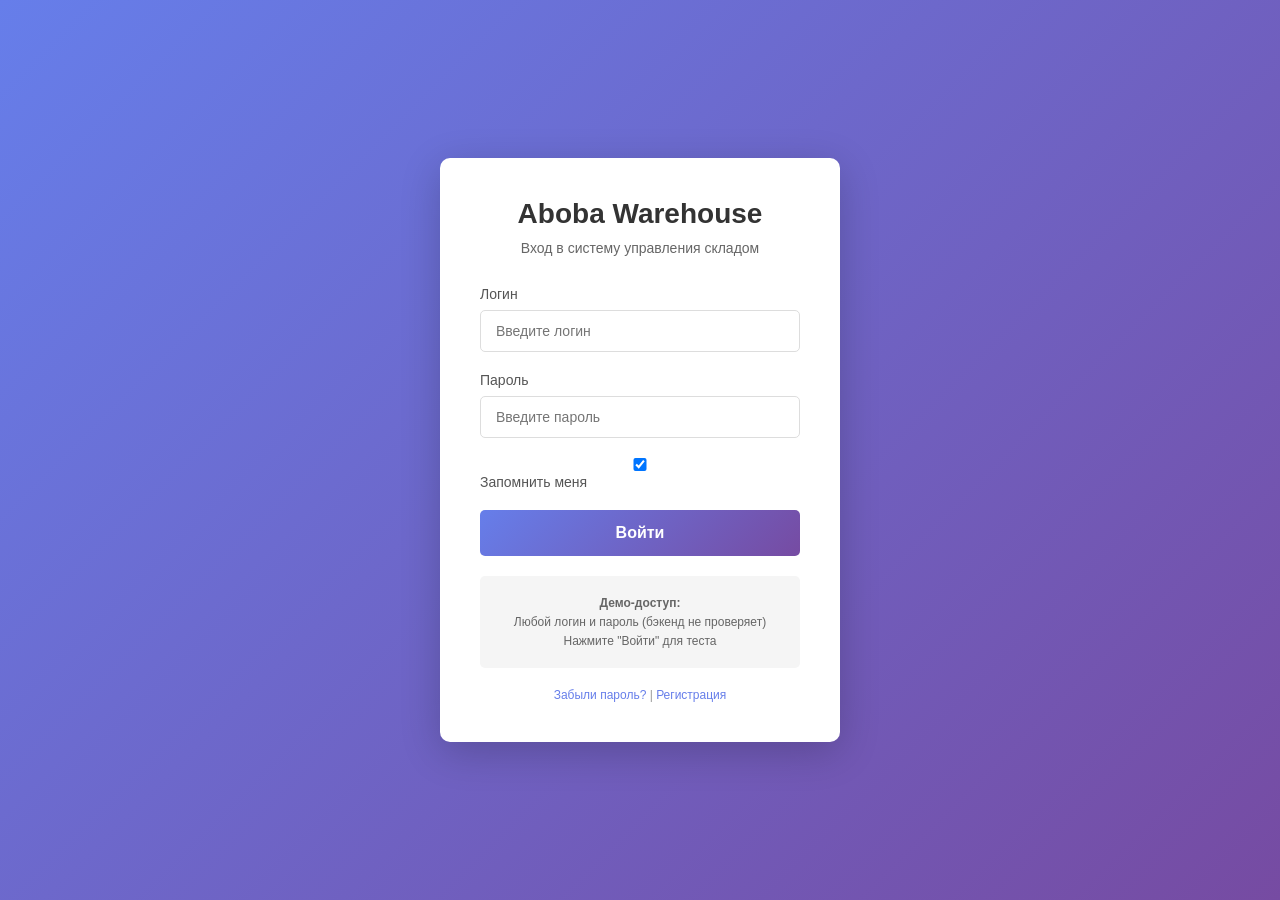
==== login.html @ ca98fa41 "Add files via upload" ====
<!DOCTYPE html>
<html lang="ru">
<head>
    <meta charset="UTF-8">
    <meta name="viewport" content="width=device-width, initial-scale=1.0">
    <title>Авторизация - Aboba Warehouse</title>
    <link rel="stylesheet" href="css/style.css">
    <link rel="stylesheet" href="css/login.css">
</head>
<body>
    <div class="login-container">
        <div class="login-header">
            <h1>Aboba Warehouse</h1>
            <p>Вход в систему управления складом</p>
        </div>

        <div id="alert" class="alert alert-error">
            <span id="alertMessage"></span>
        </div>

        <form id="loginForm">
            <div class="form-group">
                <label for="login">Логин</label>
                <input type="text" id="login" name="login" 
                       placeholder="Введите логин" required 
                       autocomplete="username">
                <div id="loginError" class="error-message"></div>
            </div>

            <div class="form-group">
                <label for="password">Пароль</label>
                <input type="password" id="password" name="password" 
                       placeholder="Введите пароль" required
                       autocomplete="current-password">
                <div id="passwordError" class="error-message"></div>
            </div>

            <div class="form-group">
                <label>
                    <input type="checkbox" id="rememberMe" checked>
                    Запомнить меня
                </label>
            </div>

            <button type="submit" id="loginButton" class="login-button">
                <span>Войти</span>
                <div class="spinner"></div>
            </button>
        </form>

        <div class="demo-credentials">
            <p><strong>Демо-доступ:</strong></p>
            <p>Любой логин и пароль (бэкенд не проверяет)</p>
            <p>Нажмите "Войти" для теста</p>
        </div>

        <div class="info-text">
            <a href="#">Забыли пароль?</a> | <a href="#">Регистрация</a>
        </div>
    </div>

    <script src="js/auth.js"></script>
    <script src="js/login.js"></script>
</body>
</html>
---- css/style.css ----
/* Общие стили для всего приложения */
* {
    margin: 0;
    padding: 0;
    box-sizing: border-box;
    font-family: 'Segoe UI', Tahoma, Geneva, Verdana, sans-serif;
}

/* Анимации */
@keyframes spin {
    0% { transform: rotate(0deg); }
    100% { transform: rotate(360deg); }
}

/* Утилиты */
.text-center { text-align: center; }
.mt-1 { margin-top: 0.5rem; }
.mt-2 { margin-top: 1rem; }
.mt-3 { margin-top: 1.5rem; }
.mt-4 { margin-top: 2rem; }
.mb-1 { margin-bottom: 0.5rem; }
.mb-2 { margin-bottom: 1rem; }
.mb-3 { margin-bottom: 1.5rem; }
.mb-4 { margin-bottom: 2rem; }
---- css/login.css ----
/* Стили для страницы авторизации */
body {
    background: linear-gradient(135deg, #667eea 0%, #764ba2 100%);
    height: 100vh;
    display: flex;
    justify-content: center;
    align-items: center;
}

.login-container {
    background: white;
    border-radius: 10px;
    box-shadow: 0 10px 40px rgba(0, 0, 0, 0.2);
    width: 100%;
    max-width: 400px;
    padding: 40px;
}

.login-header {
    text-align: center;
    margin-bottom: 30px;
}

.login-header h1 {
    color: #333;
    font-size: 28px;
    margin-bottom: 10px;
}

.login-header p {
    color: #666;
    font-size: 14px;
}

.form-group {
    margin-bottom: 20px;
}

.form-group label {
    display: block;
    margin-bottom: 8px;
    color: #555;
    font-weight: 500;
    font-size: 14px;
}

.form-group input {
    width: 100%;
    padding: 12px 15px;
    border: 1px solid #ddd;
    border-radius: 5px;
    font-size: 14px;
    transition: border-color 0.3s;
}

.form-group input:focus {
    outline: none;
    border-color: #667eea;
}

.form-group input.error {
    border-color: #ff4444;
}

.error-message {
    color: #ff4444;
    font-size: 12px;
    margin-top: 5px;
    display: none;
}

.error-message.show {
    display: block;
}

.login-button {
    width: 100%;
    padding: 14px;
    background: linear-gradient(135deg, #667eea 0%, #764ba2 100%);
    color: white;
    border: none;
    border-radius: 5px;
    font-size: 16px;
    font-weight: 600;
    cursor: pointer;
    transition: opacity 0.3s;
    position: relative;
}

.login-button:hover {
    opacity: 0.9;
}

.login-button:disabled {
    opacity: 0.5;
    cursor: not-allowed;
}

.login-button.loading {
    color: transparent;
}

.spinner {
    display: none;
    width: 20px;
    height: 20px;
    border: 3px solid #ffffff;
    border-top: 3px solid transparent;
    border-radius: 50%;
    animation: spin 1s linear infinite;
    position: absolute;
    left: 50%;
    top: 50%;
    transform: translate(-50%, -50%);
}

.login-button.loading .spinner {
    display: block;
}

.alert {
    padding: 12px;
    border-radius: 5px;
    margin-bottom: 20px;
    display: none;
}

.alert.show {
    display: block;
}

.alert-error {
    background: #ffebee;
    color: #c62828;
    border: 1px solid #ffcdd2;
}

.alert-success {
    background: #e8f5e9;
    color: #2e7d32;
    border: 1px solid #c8e6c9;
}

.demo-credentials {
    background: #f5f5f5;
    padding: 15px;
    border-radius: 5px;
    margin-top: 20px;
    font-size: 12px;
    color: #666;
    text-align: center;
}

.demo-credentials p {
    margin: 5px 0;
}

.info-text {
    text-align: center;
    margin-top: 20px;
    font-size: 12px;
    color: #999;
}

.info-text a {
    color: #667eea;
    text-decoration: none;
}

.info-text a:hover {
    text-decoration: underline;
}
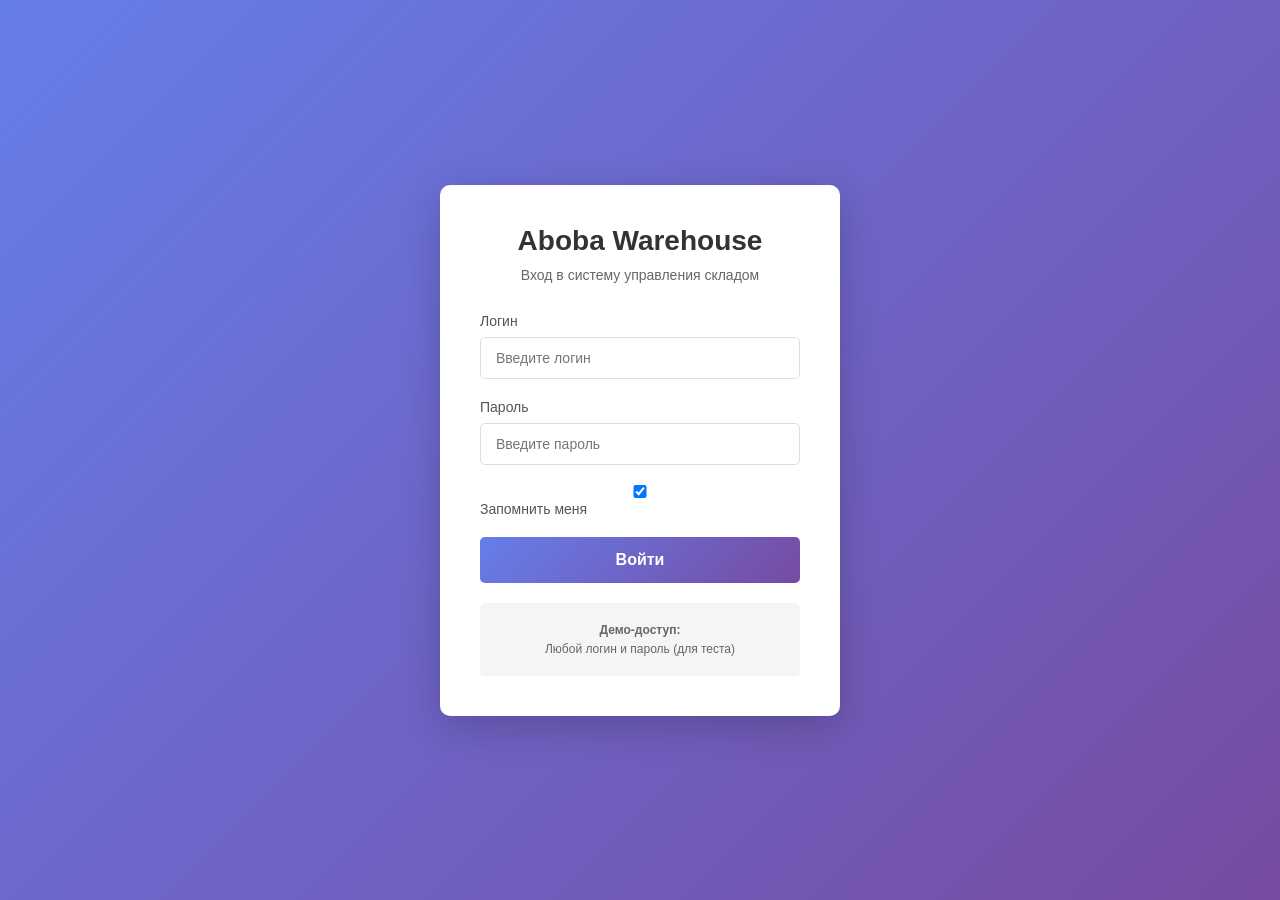
==== commit c1bbb103: "Update login.html" ====
--- a/login.html
+++ b/login.html
@@ -3,9 +3,11 @@
 <head>
     <meta charset="UTF-8">
     <meta name="viewport" content="width=device-width, initial-scale=1.0">
+    <meta http-equiv="Content-Security-Policy" content="upgrade-insecure-requests">
+    <meta http-equiv="X-UA-Compatible" content="IE=edge">
     <title>Авторизация - Aboba Warehouse</title>
-    <link rel="stylesheet" href="css/style.css">
-    <link rel="stylesheet" href="css/login.css">
+    <link rel="stylesheet" href="/css/style.css">
+    <link rel="stylesheet" href="/css/login.css">
 </head>
 <body>
     <div class="login-container">
@@ -50,16 +52,13 @@
 
         <div class="demo-credentials">
             <p><strong>Демо-доступ:</strong></p>
-            <p>Любой логин и пароль (бэкенд не проверяет)</p>
-            <p>Нажмите "Войти" для теста</p>
-        </div>
-
-        <div class="info-text">
-            <a href="#">Забыли пароль?</a> | <a href="#">Регистрация</a>
+            <p>Любой логин и пароль (для теста)</p>
         </div>
     </div>
 
-    <script src="js/auth.js"></script>
-    <script src="js/login.js"></script>
+    <script src="/js/config.js"></script>
+    <script src="/js/auth.js"></script>
+    <script src="/js/api.js"></script>
+    <script src="/js/login.js"></script>
 </body>
 </html>
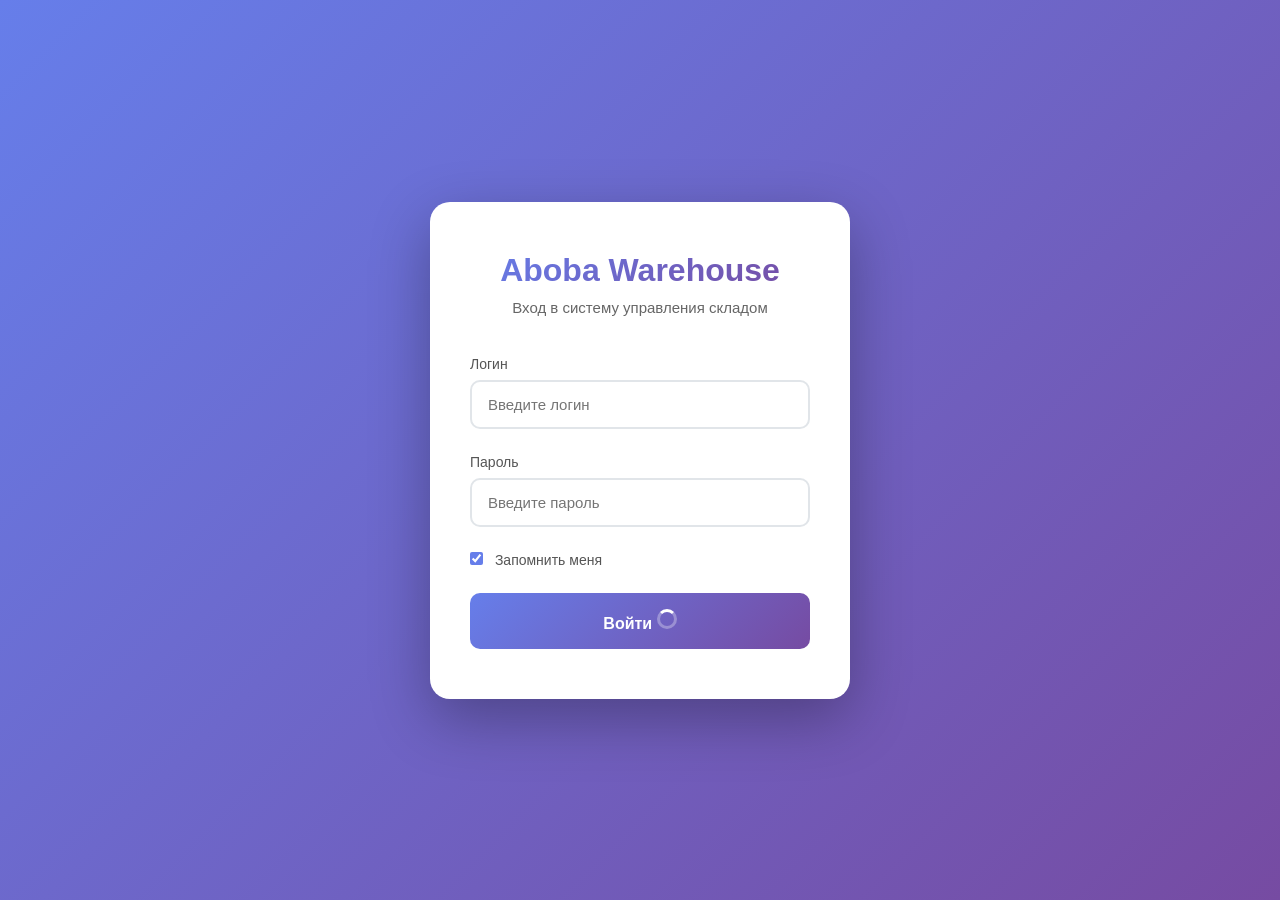
==== commit d12a3c47: "Update login.html" ====
--- a/login.html
+++ b/login.html
@@ -50,12 +50,6 @@
             </button>
         </form>
 
-        <div class="demo-credentials">
-            <p><strong>Демо-доступ:</strong></p>
-            <p>Любой логин и пароль (для теста)</p>
-        </div>
-    </div>
-
     <script src="/js/config.js"></script>
     <script src="/js/auth.js"></script>
     <script src="/js/api.js"></script>
--- a/css/style.css
+++ b/css/style.css
@@ -1,4 +1,4 @@
-/* Общие стили для всего приложения */
+/* ============ Общие стили для всего приложения ============ */
 * {
     margin: 0;
     padding: 0;
@@ -6,19 +6,416 @@
     font-family: 'Segoe UI', Tahoma, Geneva, Verdana, sans-serif;
 }
 
-/* Анимации */
+body {
+    background: linear-gradient(135deg, #667eea 0%, #764ba2 100%);
+    min-height: 100vh;
+}
+
+/* ============ Анимации ============ */
 @keyframes spin {
     0% { transform: rotate(0deg); }
     100% { transform: rotate(360deg); }
 }
 
-/* Утилиты */
+@keyframes slideIn {
+    from {
+        transform: translateX(100%);
+        opacity: 0;
+    }
+    to {
+        transform: translateX(0);
+        opacity: 1;
+    }
+}
+
+@keyframes slideOut {
+    from {
+        transform: translateX(0);
+        opacity: 1;
+    }
+    to {
+        transform: translateX(100%);
+        opacity: 0;
+    }
+}
+
+@keyframes fadeIn {
+    from {
+        opacity: 0;
+        transform: translateY(-10px);
+    }
+    to {
+        opacity: 1;
+        transform: translateY(0);
+    }
+}
+
+/* ============ Утилиты ============ */
 .text-center { text-align: center; }
+.text-left { text-align: left; }
+.text-right { text-align: right; }
+
+/* Отступы */
 .mt-1 { margin-top: 0.5rem; }
 .mt-2 { margin-top: 1rem; }
 .mt-3 { margin-top: 1.5rem; }
 .mt-4 { margin-top: 2rem; }
+.mt-5 { margin-top: 2.5rem; }
+
 .mb-1 { margin-bottom: 0.5rem; }
 .mb-2 { margin-bottom: 1rem; }
 .mb-3 { margin-bottom: 1.5rem; }
 .mb-4 { margin-bottom: 2rem; }
+.mb-5 { margin-bottom: 2.5rem; }
+
+.ml-1 { margin-left: 0.5rem; }
+.ml-2 { margin-left: 1rem; }
+.mr-1 { margin-right: 0.5rem; }
+.mr-2 { margin-right: 1rem; }
+
+.p-1 { padding: 0.5rem; }
+.p-2 { padding: 1rem; }
+.p-3 { padding: 1.5rem; }
+.p-4 { padding: 2rem; }
+
+/* ============ Уведомления ============ */
+.notification {
+    position: fixed;
+    top: 20px;
+    right: 20px;
+    padding: 15px 20px;
+    color: white;
+    border-radius: 5px;
+    box-shadow: 0 4px 12px rgba(0, 0, 0, 0.15);
+    z-index: 2000;
+    animation: slideIn 0.3s ease;
+    max-width: 350px;
+    word-break: break-word;
+}
+
+.notification-success {
+    background: linear-gradient(135deg, #4caf50 0%, #45a049 100%);
+}
+
+.notification-error {
+    background: linear-gradient(135deg, #f44336 0%, #d32f2f 100%);
+}
+
+.notification-info {
+    background: linear-gradient(135deg, #2196f3 0%, #1976d2 100%);
+}
+
+.notification-warning {
+    background: linear-gradient(135deg, #ff9800 0%, #f57c00 100%);
+}
+
+/* ============ Кнопки ============ */
+.btn {
+    padding: 10px 20px;
+    border: none;
+    border-radius: 5px;
+    cursor: pointer;
+    font-size: 14px;
+    font-weight: 600;
+    transition: all 0.3s ease;
+    display: inline-flex;
+    align-items: center;
+    justify-content: center;
+    gap: 8px;
+}
+
+.btn:hover {
+    transform: translateY(-2px);
+    box-shadow: 0 4px 12px rgba(0, 0, 0, 0.15);
+}
+
+.btn:active {
+    transform: translateY(0);
+}
+
+.btn:disabled {
+    opacity: 0.6;
+    cursor: not-allowed;
+    transform: none;
+}
+
+.btn-primary {
+    background: linear-gradient(135deg, #667eea 0%, #764ba2 100%);
+    color: white;
+}
+
+.btn-secondary {
+    background: #6c757d;
+    color: white;
+}
+
+.btn-success {
+    background: #28a745;
+    color: white;
+}
+
+.btn-danger {
+    background: #dc3545;
+    color: white;
+}
+
+.btn-warning {
+    background: #ffc107;
+    color: #333;
+}
+
+.btn-info {
+    background: #17a2b8;
+    color: white;
+}
+
+.btn-sm {
+    padding: 6px 12px;
+    font-size: 12px;
+}
+
+.btn-lg {
+    padding: 14px 28px;
+    font-size: 16px;
+}
+
+/* ============ Формы ============ */
+.form-group {
+    margin-bottom: 1.5rem;
+}
+
+.form-group label {
+    display: block;
+    margin-bottom: 0.5rem;
+    color: #555;
+    font-weight: 500;
+    font-size: 14px;
+}
+
+.form-group input,
+.form-group select,
+.form-group textarea {
+    width: 100%;
+    padding: 12px 15px;
+    border: 2px solid #e1e5e9;
+    border-radius: 8px;
+    font-size: 14px;
+    transition: all 0.3s ease;
+    background: white;
+}
+
+.form-group input:focus,
+.form-group select:focus,
+.form-group textarea:focus {
+    outline: none;
+    border-color: #667eea;
+    box-shadow: 0 0 0 3px rgba(102, 126, 234, 0.1);
+}
+
+.form-group input.error,
+.form-group select.error,
+.form-group textarea.error {
+    border-color: #f44336;
+}
+
+.form-group input.error:focus,
+.form-group select.error:focus,
+.form-group textarea.error:focus {
+    box-shadow: 0 0 0 3px rgba(244, 67, 54, 0.1);
+}
+
+.form-row {
+    display: grid;
+    grid-template-columns: repeat(auto-fit, minmax(200px, 1fr));
+    gap: 1rem;
+}
+
+/* ============ Таблицы ============ */
+.table-container {
+    background: white;
+    border-radius: 10px;
+    box-shadow: 0 2px 8px rgba(0, 0, 0, 0.1);
+    overflow-x: auto;
+    margin: 1rem 0;
+}
+
+.data-table {
+    width: 100%;
+    border-collapse: collapse;
+    font-size: 14px;
+}
+
+.data-table th {
+    background: #f8f9fa;
+    padding: 15px;
+    text-align: left;
+    font-weight: 600;
+    color: #555;
+    font-size: 14px;
+    border-bottom: 2px solid #e9ecef;
+    white-space: nowrap;
+}
+
+.data-table td {
+    padding: 15px;
+    border-bottom: 1px solid #e9ecef;
+    color: #333;
+}
+
+.data-table tbody tr:hover {
+    background: #f8f9fa;
+}
+
+.data-table .loading {
+    text-align: center;
+    color: #999;
+    padding: 40px;
+    font-style: italic;
+}
+
+.data-table .error {
+    text-align: center;
+    color: #f44336;
+    padding: 40px;
+    font-weight: 500;
+}
+
+/* ============ Карточки ============ */
+.card {
+    background: white;
+    border-radius: 10px;
+    padding: 20px;
+    box-shadow: 0 2px 8px rgba(0, 0, 0, 0.1);
+    margin-bottom: 20px;
+    transition: transform 0.3s ease, box-shadow 0.3s ease;
+}
+
+.card:hover {
+    transform: translateY(-5px);
+    box-shadow: 0 8px 16px rgba(0, 0, 0, 0.1);
+}
+
+.card-header {
+    margin-bottom: 15px;
+    padding-bottom: 15px;
+    border-bottom: 1px solid #e9ecef;
+}
+
+.card-header h3 {
+    color: #333;
+    font-size: 18px;
+    font-weight: 600;
+}
+
+.card-body {
+    color: #666;
+    line-height: 1.6;
+}
+
+/* ============ Навигация ============ */
+.navbar {
+    background: white;
+    padding: 1rem 2rem;
+    box-shadow: 0 2px 4px rgba(0, 0, 0, 0.1);
+    display: flex;
+    justify-content: space-between;
+    align-items: center;
+    flex-wrap: wrap;
+    gap: 1rem;
+}
+
+.navbar-brand {
+    font-size: 1.5rem;
+    font-weight: bold;
+    background: linear-gradient(135deg, #667eea 0%, #764ba2 100%);
+    -webkit-background-clip: text;
+    -webkit-text-fill-color: transparent;
+    background-clip: text;
+}
+
+.navbar-menu {
+    display: flex;
+    gap: 1rem;
+    align-items: center;
+    flex-wrap: wrap;
+}
+
+.logout-button {
+    padding: 0.5rem 1rem;
+    background: #ff4444;
+    color: white;
+    border: none;
+    border-radius: 5px;
+    cursor: pointer;
+    transition: background 0.3s;
+}
+
+.logout-button:hover {
+    background: #cc0000;
+}
+
+/* ============ Загрузчик ============ */
+.spinner {
+    display: inline-block;
+    width: 20px;
+    height: 20px;
+    border: 3px solid rgba(255, 255, 255, 0.3);
+    border-top: 3px solid white;
+    border-radius: 50%;
+    animation: spin 1s linear infinite;
+}
+
+.spinner-center {
+    position: absolute;
+    top: 50%;
+    left: 50%;
+    transform: translate(-50%, -50%);
+}
+
+/* ============ Адаптивность ============ */
+@media (max-width: 768px) {
+    .navbar {
+        flex-direction: column;
+        text-align: center;
+        padding: 1rem;
+    }
+    
+    .navbar-menu {
+        width: 100%;
+        justify-content: center;
+    }
+    
+    .form-row {
+        grid-template-columns: 1fr;
+    }
+    
+    .table-container {
+        margin: 0.5rem -1rem;
+        border-radius: 0;
+    }
+    
+    .data-table {
+        font-size: 13px;
+    }
+    
+    .data-table th,
+    .data-table td {
+        padding: 10px;
+    }
+    
+    .notification {
+        left: 20px;
+        right: 20px;
+        max-width: none;
+    }
+}
+
+@media (max-width: 480px) {
+    .btn {
+        width: 100%;
+    }
+    
+    .card {
+        padding: 15px;
+    }
+}
--- a/css/login.css
+++ b/css/login.css
@@ -1,39 +1,46 @@
-/* Стили для страницы авторизации */
+/* ============ Стили для страницы авторизации ============ */
 body {
-    background: linear-gradient(135deg, #667eea 0%, #764ba2 100%);
     height: 100vh;
     display: flex;
     justify-content: center;
     align-items: center;
+    margin: 0;
+    background: linear-gradient(135deg, #667eea 0%, #764ba2 100%);
+    font-family: 'Segoe UI', Tahoma, Geneva, Verdana, sans-serif;
 }
 
 .login-container {
     background: white;
-    border-radius: 10px;
-    box-shadow: 0 10px 40px rgba(0, 0, 0, 0.2);
+    border-radius: 20px;
+    box-shadow: 0 20px 60px rgba(0, 0, 0, 0.3);
     width: 100%;
-    max-width: 400px;
-    padding: 40px;
+    max-width: 420px;
+    padding: 50px 40px;
+    animation: fadeIn 0.5s ease;
 }
 
 .login-header {
     text-align: center;
-    margin-bottom: 30px;
+    margin-bottom: 40px;
 }
 
 .login-header h1 {
     color: #333;
-    font-size: 28px;
+    font-size: 32px;
     margin-bottom: 10px;
+    background: linear-gradient(135deg, #667eea 0%, #764ba2 100%);
+    -webkit-background-clip: text;
+    -webkit-text-fill-color: transparent;
+    background-clip: text;
 }
 
 .login-header p {
     color: #666;
-    font-size: 14px;
+    font-size: 15px;
 }
 
 .form-group {
-    margin-bottom: 20px;
+    margin-bottom: 25px;
 }
 
 .form-group label {
@@ -46,27 +53,29 @@
 
 .form-group input {
     width: 100%;
-    padding: 12px 15px;
-    border: 1px solid #ddd;
-    border-radius: 5px;
-    font-size: 14px;
-    transition: border-color 0.3s;
+    padding: 14px 16px;
+    border: 2px solid #e1e5e9;
+    border-radius: 10px;
+    font-size: 15px;
+    transition: all 0.3s ease;
 }
 
 .form-group input:focus {
     outline: none;
     border-color: #667eea;
+    box-shadow: 0 0 0 3px rgba(102, 126, 234, 0.1);
 }
 
 .form-group input.error {
-    border-color: #ff4444;
+    border-color: #f44336;
 }
 
 .error-message {
-    color: #ff4444;
+    color: #f44336;
     font-size: 12px;
-    margin-top: 5px;
+    margin-top: 6px;
     display: none;
+    animation: fadeIn 0.3s ease;
 }
 
 .error-message.show {
@@ -75,54 +84,60 @@
 
 .login-button {
     width: 100%;
-    padding: 14px;
+    padding: 16px;
     background: linear-gradient(135deg, #667eea 0%, #764ba2 100%);
     color: white;
     border: none;
-    border-radius: 5px;
+    border-radius: 10px;
     font-size: 16px;
     font-weight: 600;
     cursor: pointer;
-    transition: opacity 0.3s;
+    transition: all 0.3s ease;
     position: relative;
+    overflow: hidden;
 }
 
 .login-button:hover {
-    opacity: 0.9;
+    transform: translateY(-2px);
+    box-shadow: 0 10px 20px rgba(102, 126, 234, 0.3);
+}
+
+.login-button:active {
+    transform: translateY(0);
 }
 
 .login-button:disabled {
-    opacity: 0.5;
+    opacity: 0.7;
     cursor: not-allowed;
+    transform: none;
+    box-shadow: none;
 }
 
 .login-button.loading {
     color: transparent;
 }
 
-.spinner {
-    display: none;
-    width: 20px;
-    height: 20px;
-    border: 3px solid #ffffff;
-    border-top: 3px solid transparent;
-    border-radius: 50%;
-    animation: spin 1s linear infinite;
+.login-button.loading .spinner {
+    display: block;
     position: absolute;
     left: 50%;
     top: 50%;
     transform: translate(-50%, -50%);
-}
-
-.login-button.loading .spinner {
-    display: block;
+    width: 24px;
+    height: 24px;
+    border: 3px solid rgba(255, 255, 255, 0.3);
+    border-top: 3px solid white;
+    border-radius: 50%;
+    animation: spin 1s linear infinite;
 }
 
 .alert {
-    padding: 12px;
-    border-radius: 5px;
-    margin-bottom: 20px;
+    padding: 14px 16px;
+    border-radius: 10px;
+    margin-bottom: 25px;
     display: none;
+    animation: fadeIn 0.3s ease;
+    font-size: 14px;
 }
 
 .alert.show {
@@ -141,32 +156,91 @@
     border: 1px solid #c8e6c9;
 }
 
+.alert-info {
+    background: #e3f2fd;
+    color: #1565c0;
+    border: 1px solid #bbdefb;
+}
+
 .demo-credentials {
-    background: #f5f5f5;
-    padding: 15px;
-    border-radius: 5px;
-    margin-top: 20px;
-    font-size: 12px;
+    background: #f8f9fa;
+    padding: 20px;
+    border-radius: 12px;
+    margin-top: 30px;
+    font-size: 13px;
     color: #666;
     text-align: center;
+    border: 1px dashed #dee2e6;
 }
 
 .demo-credentials p {
-    margin: 5px 0;
-}
-
-.info-text {
+    margin: 6px 0;
+}
+
+.demo-credentials strong {
+    color: #667eea;
+}
+
+/* Чекбокс "Запомнить меня" */
+.form-group label.checkbox-label {
+    display: flex;
+    align-items: center;
+    gap: 8px;
+    cursor: pointer;
+    color: #666;
+    font-weight: normal;
+}
+
+.form-group input[type="checkbox"] {
+    width: auto;
+    margin-right: 8px;
+    cursor: pointer;
+    accent-color: #667eea;
+}
+
+/* Ссылки */
+.links {
     text-align: center;
-    margin-top: 20px;
-    font-size: 12px;
-    color: #999;
-}
-
-.info-text a {
+    margin-top: 25px;
+}
+
+.links a {
     color: #667eea;
     text-decoration: none;
-}
-
-.info-text a:hover {
+    font-size: 14px;
+    transition: color 0.3s;
+}
+
+.links a:hover {
+    color: #764ba2;
     text-decoration: underline;
 }
+
+.links span {
+    color: #ddd;
+    margin: 0 8px;
+}
+
+/* Адаптивность */
+@media (max-width: 480px) {
+    .login-container {
+        margin: 20px;
+        padding: 30px 20px;
+    }
+    
+    .login-header h1 {
+        font-size: 28px;
+    }
+    
+    .login-header p {
+        font-size: 14px;
+    }
+    
+    .form-group input {
+        padding: 12px 14px;
+    }
+    
+    .login-button {
+        padding: 14px;
+    }
+}
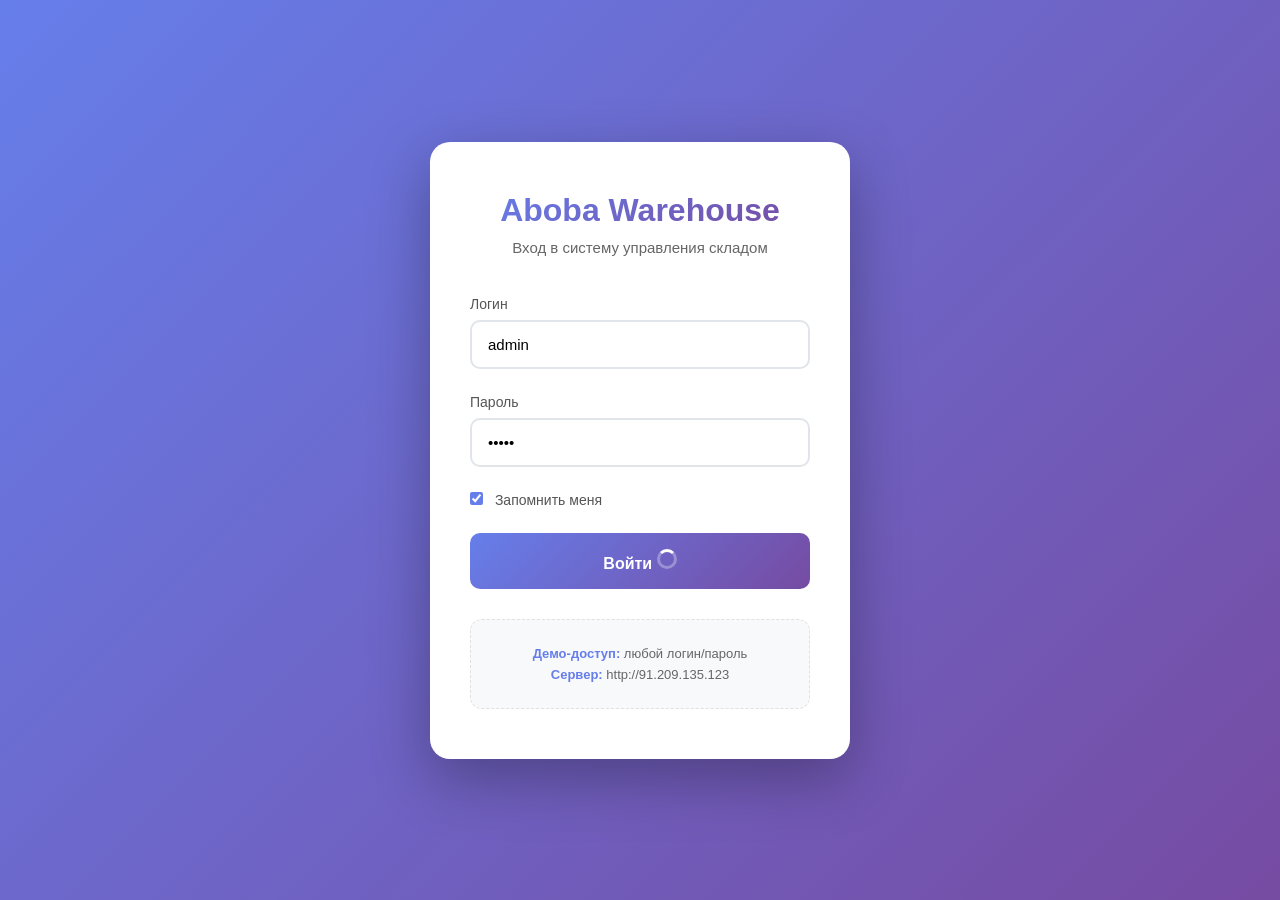
==== commit 959afc5c: "Update login.html" ====
--- a/login.html
+++ b/login.html
@@ -3,8 +3,6 @@
 <head>
     <meta charset="UTF-8">
     <meta name="viewport" content="width=device-width, initial-scale=1.0">
-    <meta http-equiv="Content-Security-Policy" content="upgrade-insecure-requests">
-    <meta http-equiv="X-UA-Compatible" content="IE=edge">
     <title>Авторизация - Aboba Warehouse</title>
     <link rel="stylesheet" href="/css/style.css">
     <link rel="stylesheet" href="/css/login.css">
@@ -50,6 +48,12 @@
             </button>
         </form>
 
+        <div class="demo-credentials">
+            <p><strong>Демо-доступ:</strong> любой логин/пароль</p>
+            <p><strong>Сервер:</strong> http://91.209.135.123</p>
+        </div>
+    </div>
+
     <script src="/js/config.js"></script>
     <script src="/js/auth.js"></script>
     <script src="/js/api.js"></script>
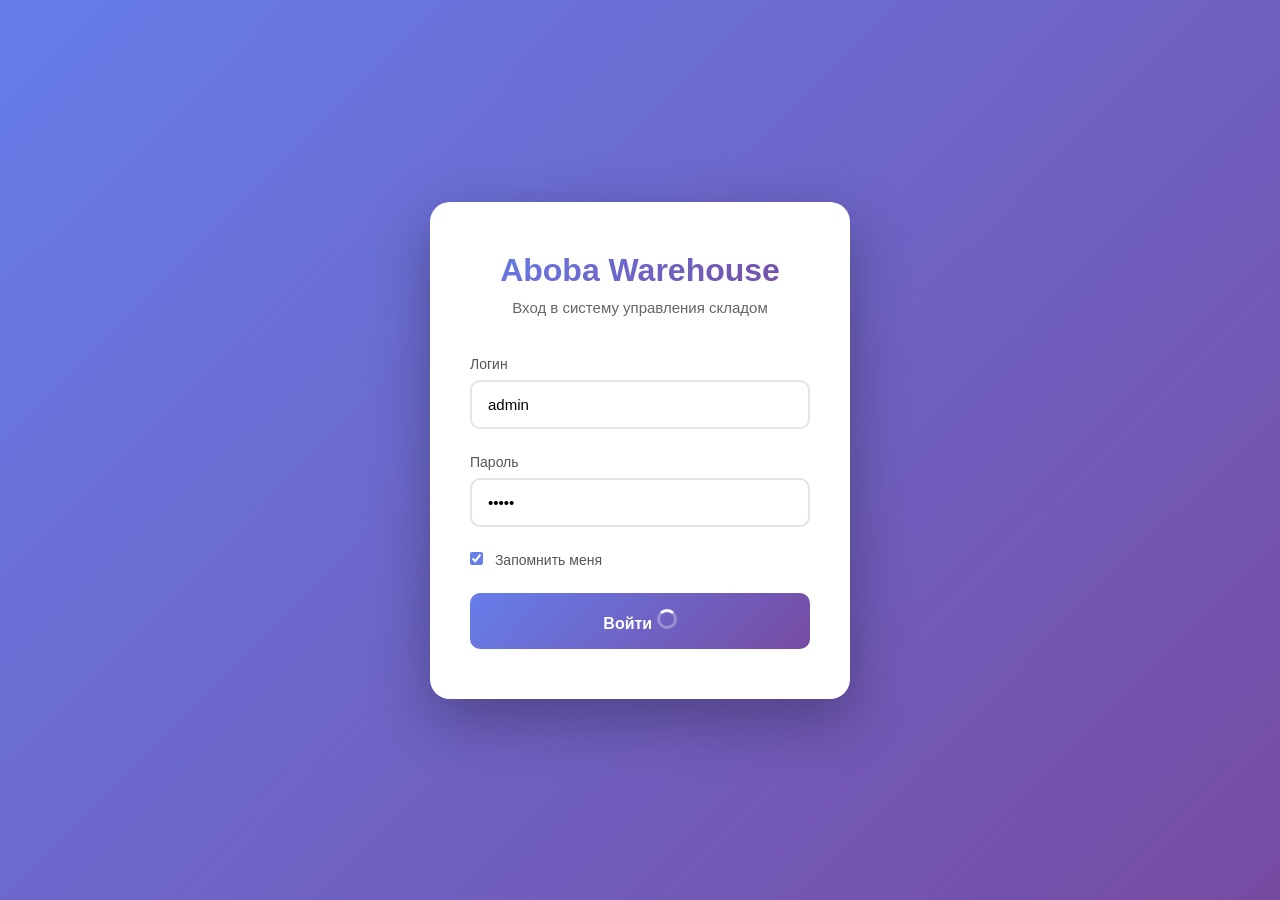
==== commit 348e95d8: "Update login.html" ====
--- a/login.html
+++ b/login.html
@@ -48,12 +48,6 @@
             </button>
         </form>
 
-        <div class="demo-credentials">
-            <p><strong>Демо-доступ:</strong> любой логин/пароль</p>
-            <p><strong>Сервер:</strong> http://91.209.135.123</p>
-        </div>
-    </div>
-
     <script src="/js/config.js"></script>
     <script src="/js/auth.js"></script>
     <script src="/js/api.js"></script>
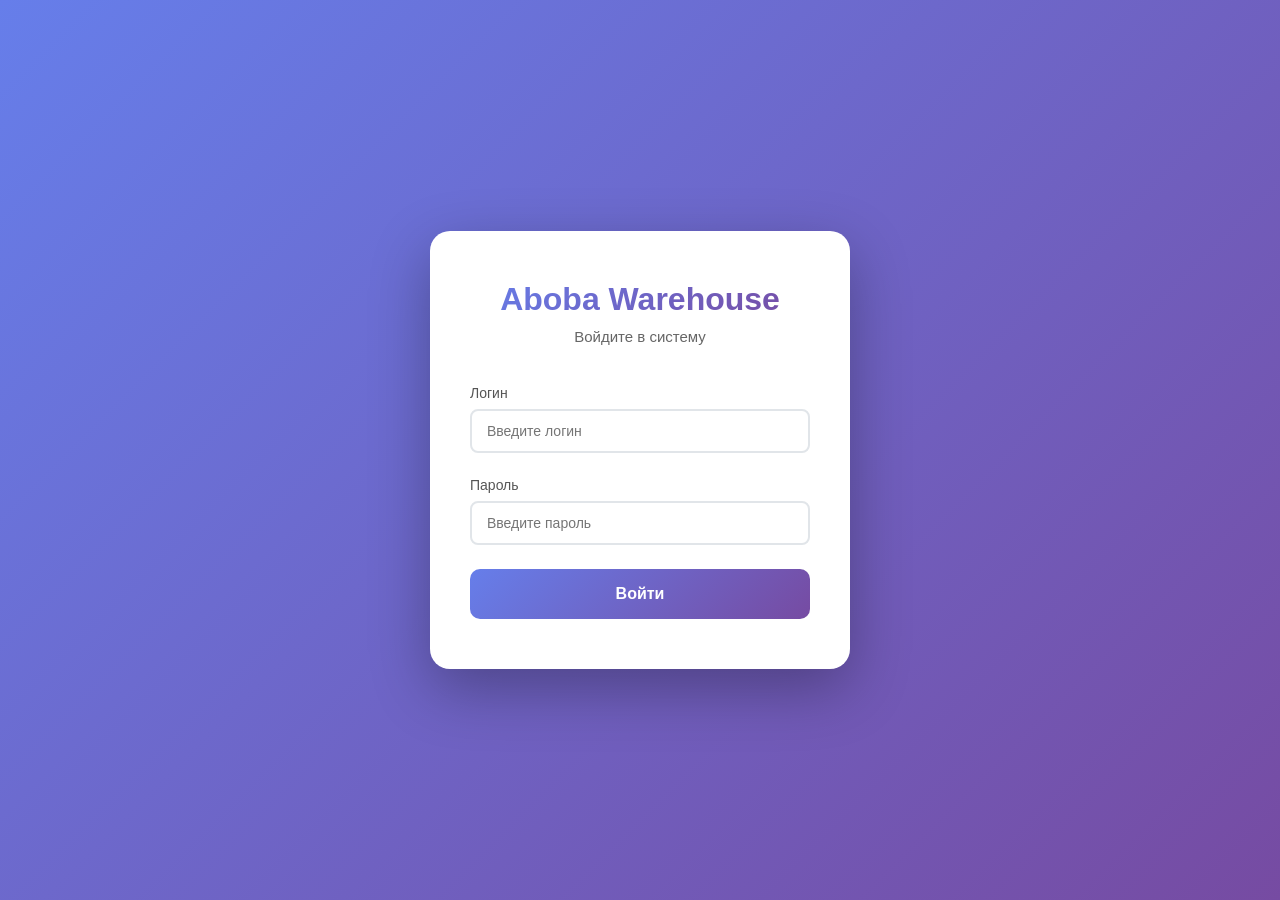
==== commit 2a60e0cb: "Update login.html" ====
--- a/login.html
+++ b/login.html
@@ -3,54 +3,41 @@
 <head>
     <meta charset="UTF-8">
     <meta name="viewport" content="width=device-width, initial-scale=1.0">
-    <title>Авторизация - Aboba Warehouse</title>
-    <link rel="stylesheet" href="/css/style.css">
-    <link rel="stylesheet" href="/css/login.css">
+    <title>Вход - Aboba Warehouse</title>
+    <link rel="stylesheet" href="css/login.css">
+    <link rel="stylesheet" href="css/style.css">
 </head>
-<body>
+<body class="dark-theme">
     <div class="login-container">
         <div class="login-header">
             <h1>Aboba Warehouse</h1>
-            <p>Вход в систему управления складом</p>
+            <p>Войдите в систему</p>
         </div>
-
-        <div id="alert" class="alert alert-error">
-            <span id="alertMessage"></span>
-        </div>
-
+        
+        <div id="alert" class="alert"></div>
+        
         <form id="loginForm">
             <div class="form-group">
-                <label for="login">Логин</label>
-                <input type="text" id="login" name="login" 
-                       placeholder="Введите логин" required 
-                       autocomplete="username">
-                <div id="loginError" class="error-message"></div>
+                <label>Логин</label>
+                <input type="text" id="login" required placeholder="Введите логин">
             </div>
-
+            
             <div class="form-group">
-                <label for="password">Пароль</label>
-                <input type="password" id="password" name="password" 
-                       placeholder="Введите пароль" required
-                       autocomplete="current-password">
-                <div id="passwordError" class="error-message"></div>
+                <label>Пароль</label>
+                <input type="password" id="password" required placeholder="Введите пароль">
             </div>
-
-            <div class="form-group">
-                <label>
-                    <input type="checkbox" id="rememberMe" checked>
-                    Запомнить меня
-                </label>
-            </div>
-
-            <button type="submit" id="loginButton" class="login-button">
-                <span>Войти</span>
-                <div class="spinner"></div>
+            
+            <button type="submit" class="login-button">
+                Войти
+                <div class="spinner" style="display: none;"></div>
             </button>
         </form>
+    </div>
 
-    <script src="/js/config.js"></script>
-    <script src="/js/auth.js"></script>
-    <script src="/js/api.js"></script>
-    <script src="/js/login.js"></script>
+    <script src="js/config.js"></script>
+    <script src="js/api.js"></script>
+    <script src="js/auth.js"></script>
+    <script src="js/components.js"></script>
+    <script src="js/login.js"></script>
 </body>
 </html>
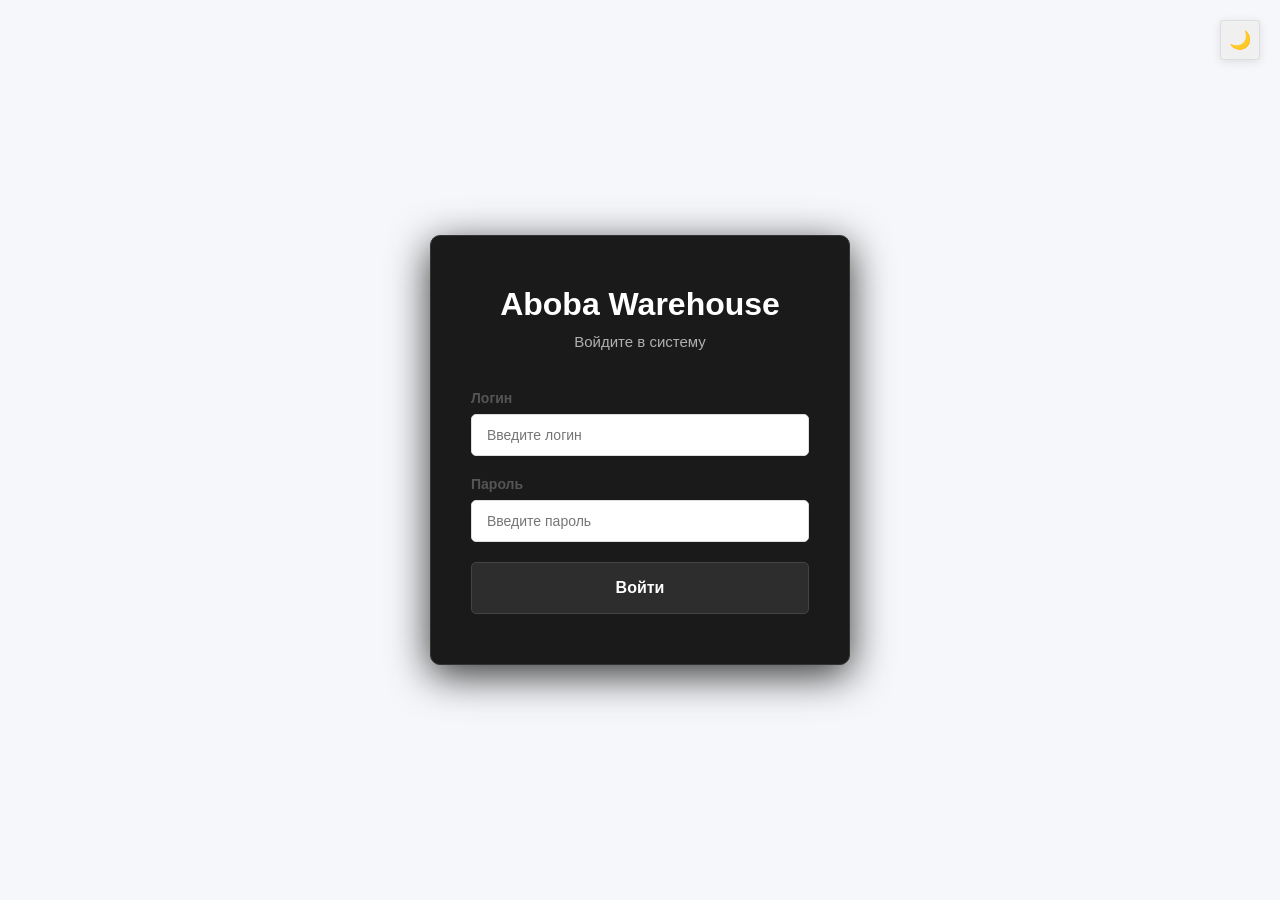
==== commit cb9d1eb4: "Update login.html" ====
--- a/login.html
+++ b/login.html
@@ -7,7 +7,10 @@
     <link rel="stylesheet" href="css/login.css">
     <link rel="stylesheet" href="css/style.css">
 </head>
-<body class="dark-theme">
+<body>
+    <!-- Плавающая кнопка переключения темы -->
+    <button id="themeToggle" class="floating-theme-toggle" title="Переключить тему">🌙</button>
+
     <div class="login-container">
         <div class="login-header">
             <h1>Aboba Warehouse</h1>
@@ -39,5 +42,10 @@
     <script src="js/auth.js"></script>
     <script src="js/components.js"></script>
     <script src="js/login.js"></script>
+    <script>
+        document.addEventListener('DOMContentLoaded', () => {
+            initThemeToggle();
+        });
+    </script>
 </body>
 </html>
--- a/css/login.css
+++ b/css/login.css
@@ -1,22 +1,22 @@
-/* ============ Стили для страницы авторизации ============ */
 body {
     height: 100vh;
     display: flex;
     justify-content: center;
     align-items: center;
     margin: 0;
-    background: linear-gradient(135deg, #667eea 0%, #764ba2 100%);
+    background: #0a0a0a;
     font-family: 'Segoe UI', Tahoma, Geneva, Verdana, sans-serif;
 }
 
 .login-container {
-    background: white;
-    border-radius: 20px;
-    box-shadow: 0 20px 60px rgba(0, 0, 0, 0.3);
+    background: #1a1a1a;
+    border-radius: 10px;
+    box-shadow: 0 10px 40px rgba(0, 0, 0, 0.8);
     width: 100%;
     max-width: 420px;
     padding: 50px 40px;
     animation: fadeIn 0.5s ease;
+    border: 1px solid #333;
 }
 
 .login-header {
@@ -25,17 +25,14 @@
 }
 
 .login-header h1 {
-    color: #333;
+    color: white;
     font-size: 32px;
     margin-bottom: 10px;
-    background: linear-gradient(135deg, #667eea 0%, #764ba2 100%);
-    -webkit-background-clip: text;
-    -webkit-text-fill-color: transparent;
-    background-clip: text;
+    font-weight: 700;
 }
 
 .login-header p {
-    color: #666;
+    color: #b0b0b0;
     font-size: 15px;
 }
 
@@ -46,24 +43,26 @@
 .form-group label {
     display: block;
     margin-bottom: 8px;
-    color: #555;
-    font-weight: 500;
+    color: #b0b0b0;
+    font-weight: 600;
     font-size: 14px;
 }
 
 .form-group input {
     width: 100%;
     padding: 14px 16px;
-    border: 2px solid #e1e5e9;
-    border-radius: 10px;
+    border: 1px solid #333;
+    border-radius: 5px;
     font-size: 15px;
     transition: all 0.3s ease;
+    color: #e0e0e0;
+    background: #0a0a0a;
 }
 
 .form-group input:focus {
     outline: none;
-    border-color: #667eea;
-    box-shadow: 0 0 0 3px rgba(102, 126, 234, 0.1);
+    border-color: #666;
+    background: #1a1a1a;
 }
 
 .form-group input.error {
@@ -85,10 +84,10 @@
 .login-button {
     width: 100%;
     padding: 16px;
-    background: linear-gradient(135deg, #667eea 0%, #764ba2 100%);
+    background: #2d2d2d;
     color: white;
-    border: none;
-    border-radius: 10px;
+    border: 1px solid #444;
+    border-radius: 5px;
     font-size: 16px;
     font-weight: 600;
     cursor: pointer;
@@ -98,8 +97,8 @@
 }
 
 .login-button:hover {
-    transform: translateY(-2px);
-    box-shadow: 0 10px 20px rgba(102, 126, 234, 0.3);
+    background: #3d3d3d;
+    border-color: #555;
 }
 
 .login-button:active {
@@ -109,8 +108,6 @@
 .login-button:disabled {
     opacity: 0.7;
     cursor: not-allowed;
-    transform: none;
-    box-shadow: none;
 }
 
 .login-button.loading {
@@ -133,11 +130,12 @@
 
 .alert {
     padding: 14px 16px;
-    border-radius: 10px;
+    border-radius: 5px;
     margin-bottom: 25px;
     display: none;
     animation: fadeIn 0.3s ease;
     font-size: 14px;
+    border: 1px solid #333;
 }
 
 .alert.show {
@@ -145,32 +143,32 @@
 }
 
 .alert-error {
-    background: #ffebee;
-    color: #c62828;
-    border: 1px solid #ffcdd2;
+    background: #1a1a1a;
+    color: #f44336;
+    border-color: #f44336;
 }
 
 .alert-success {
-    background: #e8f5e9;
-    color: #2e7d32;
-    border: 1px solid #c8e6c9;
+    background: #1a1a1a;
+    color: #4caf50;
+    border-color: #4caf50;
 }
 
 .alert-info {
-    background: #e3f2fd;
-    color: #1565c0;
-    border: 1px solid #bbdefb;
+    background: #1a1a1a;
+    color: #9e9e9e;
+    border-color: #9e9e9e;
 }
 
 .demo-credentials {
-    background: #f8f9fa;
+    background: #0a0a0a;
     padding: 20px;
-    border-radius: 12px;
+    border-radius: 5px;
     margin-top: 30px;
     font-size: 13px;
-    color: #666;
+    color: #b0b0b0;
     text-align: center;
-    border: 1px dashed #dee2e6;
+    border: 1px dashed #333;
 }
 
 .demo-credentials p {
@@ -178,50 +176,25 @@
 }
 
 .demo-credentials strong {
-    color: #667eea;
-}
-
-/* Чекбокс "Запомнить меня" */
-.form-group label.checkbox-label {
-    display: flex;
-    align-items: center;
-    gap: 8px;
-    cursor: pointer;
-    color: #666;
-    font-weight: normal;
-}
-
-.form-group input[type="checkbox"] {
-    width: auto;
-    margin-right: 8px;
-    cursor: pointer;
-    accent-color: #667eea;
-}
-
-/* Ссылки */
-.links {
-    text-align: center;
-    margin-top: 25px;
-}
-
-.links a {
-    color: #667eea;
-    text-decoration: none;
-    font-size: 14px;
-    transition: color 0.3s;
-}
-
-.links a:hover {
-    color: #764ba2;
-    text-decoration: underline;
-}
-
-.links span {
-    color: #ddd;
-    margin: 0 8px;
-}
-
-/* Адаптивность */
+    color: white;
+}
+
+@keyframes spin {
+    0% { transform: rotate(0deg); }
+    100% { transform: rotate(360deg); }
+}
+
+@keyframes fadeIn {
+    from {
+        opacity: 0;
+        transform: translateY(-10px);
+    }
+    to {
+        opacity: 1;
+        transform: translateY(0);
+    }
+}
+
 @media (max-width: 480px) {
     .login-container {
         margin: 20px;
@@ -231,15 +204,15 @@
     .login-header h1 {
         font-size: 28px;
     }
-    
+
     .login-header p {
         font-size: 14px;
     }
-    
+
     .form-group input {
         padding: 12px 14px;
     }
-    
+
     .login-button {
         padding: 14px;
     }
--- a/css/style.css
+++ b/css/style.css
@@ -1,4 +1,62 @@
-/* ============ Общие стили для всего приложения ============ */
+/* ============ CSS Переменные ============ */
+:root {
+    /* Светлая тема (по умолчанию) */
+    --bg-primary: #f5f7fa;
+    --bg-secondary: #ffffff;
+    --bg-tertiary: #f0f0f0;
+    --text-primary: #333333;
+    --text-secondary: #555555;
+    --text-muted: #777777;
+    --border-color: #dddddd;
+    --border-light: #e1e5e9;
+    --shadow: rgba(0, 0, 0, 0.1);
+    --shadow-heavy: rgba(0, 0, 0, 0.2);
+    --navbar-bg: #ffffff;
+    --card-bg: #ffffff;
+    --table-header-bg: #f8f9fa;
+    --table-row-hover: #f1f3f5;
+    --input-bg: #ffffff;
+    --input-border: #dddddd;
+    --btn-secondary-bg: #e9ecef;
+    --btn-secondary-text: #333333;
+    --btn-primary-bg: #2d2d2d;
+    --btn-primary-text: #ffffff;
+    --success-color: #4caf50;
+    --danger-color: #f44336;
+    --warning-color: #ff9800;
+    --info-color: #2196f3;
+    --modal-overlay: rgba(0, 0, 0, 0.5);
+    --received-bg: #e8f5e9;
+    --received-border: #a5d6a7;
+}
+
+body.dark-theme {
+    --bg-primary: #0a0a0a;
+    --bg-secondary: #1a1a1a;
+    --bg-tertiary: #2d2d2d;
+    --text-primary: #e0e0e0;
+    --text-secondary: #b0b0b0;
+    --text-muted: #9e9e9e;
+    --border-color: #333333;
+    --border-light: #444444;
+    --shadow: rgba(0, 0, 0, 0.5);
+    --shadow-heavy: rgba(0, 0, 0, 0.8);
+    --navbar-bg: #0a0a0a;
+    --card-bg: #1a1a1a;
+    --table-header-bg: #0a0a0a;
+    --table-row-hover: #2d2d2d;
+    --input-bg: #0a0a0a;
+    --input-border: #333333;
+    --btn-secondary-bg: #1a1a1a;
+    --btn-secondary-text: #e0e0e0;
+    --btn-primary-bg: #2d2d2d;
+    --btn-primary-text: #ffffff;
+    --modal-overlay: rgba(0, 0, 0, 0.85);
+    --received-bg: #1a2e1a;
+    --received-border: #2e7d32;
+}
+
+/* ============ Общие стили ============ */
 * {
     margin: 0;
     padding: 0;
@@ -7,78 +65,33 @@
 }
 
 body {
-    background: linear-gradient(135deg, #667eea 0%, #764ba2 100%);
-    min-height: 100vh;
-}
-
-/* ============ Анимации ============ */
+    background: var(--bg-primary);
+    color: var(--text-primary);
+    transition: background-color 0.3s ease, color 0.3s ease;
+}
+
+/* Анимации */
 @keyframes spin {
     0% { transform: rotate(0deg); }
     100% { transform: rotate(360deg); }
 }
 
 @keyframes slideIn {
-    from {
-        transform: translateX(100%);
-        opacity: 0;
-    }
-    to {
-        transform: translateX(0);
-        opacity: 1;
-    }
+    from { transform: translateX(100%); opacity: 0; }
+    to { transform: translateX(0); opacity: 1; }
 }
 
 @keyframes slideOut {
-    from {
-        transform: translateX(0);
-        opacity: 1;
-    }
-    to {
-        transform: translateX(100%);
-        opacity: 0;
-    }
+    from { transform: translateX(0); opacity: 1; }
+    to { transform: translateX(100%); opacity: 0; }
 }
 
 @keyframes fadeIn {
-    from {
-        opacity: 0;
-        transform: translateY(-10px);
-    }
-    to {
-        opacity: 1;
-        transform: translateY(0);
-    }
-}
-
-/* ============ Утилиты ============ */
-.text-center { text-align: center; }
-.text-left { text-align: left; }
-.text-right { text-align: right; }
-
-/* Отступы */
-.mt-1 { margin-top: 0.5rem; }
-.mt-2 { margin-top: 1rem; }
-.mt-3 { margin-top: 1.5rem; }
-.mt-4 { margin-top: 2rem; }
-.mt-5 { margin-top: 2.5rem; }
-
-.mb-1 { margin-bottom: 0.5rem; }
-.mb-2 { margin-bottom: 1rem; }
-.mb-3 { margin-bottom: 1.5rem; }
-.mb-4 { margin-bottom: 2rem; }
-.mb-5 { margin-bottom: 2.5rem; }
-
-.ml-1 { margin-left: 0.5rem; }
-.ml-2 { margin-left: 1rem; }
-.mr-1 { margin-right: 0.5rem; }
-.mr-2 { margin-right: 1rem; }
-
-.p-1 { padding: 0.5rem; }
-.p-2 { padding: 1rem; }
-.p-3 { padding: 1.5rem; }
-.p-4 { padding: 2rem; }
-
-/* ============ Уведомления ============ */
+    from { opacity: 0; transform: translateY(-10px); }
+    to { opacity: 1; transform: translateY(0); }
+}
+
+/* Уведомления */
 .notification {
     position: fixed;
     top: 20px;
@@ -86,33 +99,24 @@
     padding: 15px 20px;
     color: white;
     border-radius: 5px;
-    box-shadow: 0 4px 12px rgba(0, 0, 0, 0.15);
+    box-shadow: 0 4px 20px var(--shadow-heavy);
     z-index: 2000;
     animation: slideIn 0.3s ease;
     max-width: 350px;
     word-break: break-word;
-}
-
-.notification-success {
-    background: linear-gradient(135deg, #4caf50 0%, #45a049 100%);
-}
-
-.notification-error {
-    background: linear-gradient(135deg, #f44336 0%, #d32f2f 100%);
-}
-
-.notification-info {
-    background: linear-gradient(135deg, #2196f3 0%, #1976d2 100%);
-}
-
-.notification-warning {
-    background: linear-gradient(135deg, #ff9800 0%, #f57c00 100%);
-}
-
-/* ============ Кнопки ============ */
+    border: 1px solid var(--border-color);
+    background: var(--bg-secondary);
+}
+
+.notification-success { border-left: 4px solid var(--success-color); }
+.notification-error { border-left: 4px solid var(--danger-color); }
+.notification-info { border-left: 4px solid var(--info-color); }
+.notification-warning { border-left: 4px solid var(--warning-color); }
+
+/* Кнопки */
 .btn {
-    padding: 10px 20px;
-    border: none;
+    padding: 12px 24px;
+    border: 1px solid var(--border-color);
     border-radius: 5px;
     cursor: pointer;
     font-size: 14px;
@@ -122,300 +126,412 @@
     align-items: center;
     justify-content: center;
     gap: 8px;
-}
-
-.btn:hover {
-    transform: translateY(-2px);
-    box-shadow: 0 4px 12px rgba(0, 0, 0, 0.15);
-}
-
-.btn:active {
-    transform: translateY(0);
-}
-
-.btn:disabled {
-    opacity: 0.6;
-    cursor: not-allowed;
-    transform: none;
+    background: var(--btn-secondary-bg);
+    color: var(--btn-secondary-text);
 }
 
 .btn-primary {
-    background: linear-gradient(135deg, #667eea 0%, #764ba2 100%);
-    color: white;
-}
+    background: var(--btn-primary-bg);
+    color: var(--btn-primary-text);
+    border-color: var(--border-color);
+}
+.btn-primary:hover { opacity: 0.9; }
 
 .btn-secondary {
-    background: #6c757d;
-    color: white;
-}
+    background: var(--btn-secondary-bg);
+    color: var(--btn-secondary-text);
+    border-color: var(--border-color);
+}
+.btn-secondary:hover { background: var(--bg-tertiary); }
 
 .btn-success {
-    background: #28a745;
-    color: white;
-}
+    background: transparent;
+    color: var(--success-color);
+    border-color: var(--success-color);
+}
+.btn-success:hover { background: var(--success-color); color: white; }
 
 .btn-danger {
-    background: #dc3545;
-    color: white;
-}
-
-.btn-warning {
-    background: #ffc107;
-    color: #333;
-}
-
-.btn-info {
-    background: #17a2b8;
-    color: white;
-}
-
-.btn-sm {
-    padding: 6px 12px;
-    font-size: 12px;
-}
-
-.btn-lg {
-    padding: 14px 28px;
-    font-size: 16px;
-}
-
-/* ============ Формы ============ */
-.form-group {
-    margin-bottom: 1.5rem;
-}
-
+    background: transparent;
+    color: var(--danger-color);
+    border-color: var(--danger-color);
+}
+.btn-danger:hover { background: var(--danger-color); color: white; }
+
+.btn:disabled { opacity: 0.5; cursor: not-allowed; }
+.btn-sm { padding: 8px 16px; font-size: 13px; }
+
+/* Формы */
+.form-group { margin-bottom: 20px; }
 .form-group label {
     display: block;
-    margin-bottom: 0.5rem;
-    color: #555;
-    font-weight: 500;
-    font-size: 14px;
-}
-
+    margin-bottom: 8px;
+    color: var(--text-secondary);
+    font-weight: 600;
+    font-size: 14px;
+}
 .form-group input,
 .form-group select,
 .form-group textarea {
     width: 100%;
     padding: 12px 15px;
-    border: 2px solid #e1e5e9;
-    border-radius: 8px;
+    border: 1px solid var(--input-border);
+    border-radius: 5px;
     font-size: 14px;
     transition: all 0.3s ease;
-    background: white;
-}
-
+    background: var(--input-bg);
+    color: var(--text-primary);
+}
 .form-group input:focus,
 .form-group select:focus,
 .form-group textarea:focus {
     outline: none;
-    border-color: #667eea;
-    box-shadow: 0 0 0 3px rgba(102, 126, 234, 0.1);
-}
-
+    border-color: var(--info-color);
+    background: var(--bg-secondary);
+}
 .form-group input.error,
 .form-group select.error,
 .form-group textarea.error {
-    border-color: #f44336;
-}
-
-.form-group input.error:focus,
-.form-group select.error:focus,
-.form-group textarea.error:focus {
-    box-shadow: 0 0 0 3px rgba(244, 67, 54, 0.1);
+    border-color: var(--danger-color) !important;
+}
+
+/* Сообщения об ошибках */
+.error-message {
+    color: var(--danger-color);
+    font-size: 12px;
+    margin-top: 6px;
+    display: none;
+    animation: fadeIn 0.3s ease;
+}
+.error-message.show {
+    display: block;
 }
 
 .form-row {
     display: grid;
     grid-template-columns: repeat(auto-fit, minmax(200px, 1fr));
-    gap: 1rem;
-}
-
-/* ============ Таблицы ============ */
+    gap: 15px;
+}
+.form-actions {
+    display: flex;
+    justify-content: flex-end;
+    gap: 10px;
+    margin-top: 25px;
+    padding-top: 20px;
+    border-top: 1px solid var(--border-color);
+}
+
+/* Таблицы */
 .table-container {
-    background: white;
-    border-radius: 10px;
-    box-shadow: 0 2px 8px rgba(0, 0, 0, 0.1);
+    background: var(--card-bg);
+    border-radius: 5px;
+    box-shadow: 0 2px 10px var(--shadow);
     overflow-x: auto;
-    margin: 1rem 0;
-}
-
+    margin: 20px 0;
+    border: 1px solid var(--border-color);
+}
 .data-table {
     width: 100%;
     border-collapse: collapse;
     font-size: 14px;
 }
-
 .data-table th {
-    background: #f8f9fa;
-    padding: 15px;
+    background: var(--table-header-bg);
+    color: var(--text-primary);
+    padding: 16px;
     text-align: left;
     font-weight: 600;
-    color: #555;
-    font-size: 14px;
-    border-bottom: 2px solid #e9ecef;
+    font-size: 14px;
+    border-bottom: 2px solid var(--border-color);
     white-space: nowrap;
 }
-
 .data-table td {
-    padding: 15px;
-    border-bottom: 1px solid #e9ecef;
-    color: #333;
-}
-
-.data-table tbody tr:hover {
-    background: #f8f9fa;
-}
-
-.data-table .loading {
-    text-align: center;
-    color: #999;
-    padding: 40px;
-    font-style: italic;
-}
-
+    padding: 16px;
+    border-bottom: 1px solid var(--border-color);
+    color: var(--text-primary);
+}
+.data-table tbody tr:hover { background: var(--table-row-hover); }
+.data-table .loading,
 .data-table .error {
     text-align: center;
-    color: #f44336;
-    padding: 40px;
+    padding: 50px;
+    color: var(--text-muted);
+}
+.data-table .error { color: var(--danger-color); }
+
+/* Статусные бейджи */
+.status-badge {
+    display: inline-block;
+    padding: 6px 12px;
+    border-radius: 3px;
+    font-size: 12px;
+    font-weight: 600;
+    border: 1px solid var(--border-color);
+    background: var(--bg-secondary);
+}
+.status-created { color: #f6e05e; border-color: #f6e05e; }
+.status-approved { color: var(--success-color); border-color: var(--success-color); }
+.status-signed { color: var(--info-color); border-color: var(--info-color); }
+.status-cancelled { color: var(--danger-color); border-color: var(--danger-color); }
+.status-shipped { color: var(--success-color); border-color: var(--success-color); }
+.status-warning { color: var(--warning-color); border-color: var(--warning-color); }
+.status-normal { color: var(--success-color); border-color: var(--success-color); }
+.status-overdue { color: var(--danger-color); border-color: var(--danger-color); }
+.status-today { color: var(--warning-color); border-color: var(--warning-color); }
+.status-upcoming { color: var(--success-color); border-color: var(--success-color); }
+.status-future { color: var(--text-muted); border-color: var(--text-muted); }
+
+/* Кнопка темы в навбаре */
+#themeToggle {
+    background: var(--bg-tertiary);
+    color: var(--text-primary);
+    border: 1px solid var(--border-color);
+    border-radius: 3px;
+    padding: 0.5rem 0.8rem;
+    font-size: 18px;
+    cursor: pointer;
+    transition: all 0.3s ease;
+    display: flex;
+    align-items: center;
+    justify-content: center;
+}
+#themeToggle:hover {
+    background: var(--bg-secondary);
+    border-color: var(--border-light);
+    transform: scale(1.05);
+}
+
+/* Строка графика поставок - получено */
+.schedule-row.received {
+    background: var(--received-bg) !important;
+    border-left: 3px solid var(--received-border);
+}
+.schedule-row.received:hover { background: var(--table-row-hover) !important; }
+
+/* Плавающая кнопка темы для страниц без навбара */
+.floating-theme-toggle {
+    position: fixed;
+    top: 20px;
+    right: 20px;
+    background: var(--bg-secondary);
+    color: var(--text-primary);
+    border: 1px solid var(--border-color);
+    border-radius: 50%;
+    width: 40px;
+    height: 40px;
+    font-size: 20px;
+    cursor: pointer;
+    display: flex;
+    align-items: center;
+    justify-content: center;
+    box-shadow: 0 2px 10px var(--shadow);
+    z-index: 1000;
+    transition: all 0.3s ease;
+}
+.floating-theme-toggle:hover { transform: scale(1.1); }
+
+/* ============ МОДАЛЬНОЕ ОКНО (статические стили) ============ */
+.modal-overlay {
+    position: fixed;
+    top: 0; left: 0; right: 0; bottom: 0;
+    background: var(--modal-overlay);
+    display: flex;
+    align-items: center;
+    justify-content: center;
+    z-index: 1000;
+    backdrop-filter: blur(5px);
+}
+.modal-content {
+    background: var(--bg-secondary);
+    border-radius: 5px;
+    max-width: 600px;
+    width: 90%;
+    max-height: 80vh;
+    overflow-y: auto;
+    box-shadow: 0 10px 40px var(--shadow-heavy);
+    border: 1px solid var(--border-color);
+}
+.modal-header {
+    padding: 20px;
+    border-bottom: 1px solid var(--border-color);
+    display: flex;
+    justify-content: space-between;
+    align-items: center;
+    background: var(--table-header-bg);
+}
+.modal-header h3 {
+    margin: 0;
+    color: var(--text-primary);
+    font-size: 18px;
+    font-weight: 600;
+}
+.modal-close {
+    background: none;
+    border: none;
+    font-size: 24px;
+    cursor: pointer;
+    color: var(--text-muted);
+    transition: all 0.3s ease;
+    padding: 0;
+    width: 30px;
+    height: 30px;
+    display: flex;
+    align-items: center;
+    justify-content: center;
+}
+.modal-close:hover {
+    color: var(--text-primary);
+    background: var(--bg-tertiary);
+    border-radius: 3px;
+}
+.modal-body {
+    padding: 20px;
+    background: var(--bg-secondary);
+    color: var(--text-primary);
+}
+.modal-body .form-group {
+    margin-bottom: 15px;
+}
+.modal-body .form-group label {
+    display: block;
+    margin-bottom: 5px;
+    color: var(--text-secondary);
     font-weight: 500;
-}
-
-/* ============ Карточки ============ */
-.card {
-    background: white;
-    border-radius: 10px;
-    padding: 20px;
-    box-shadow: 0 2px 8px rgba(0, 0, 0, 0.1);
-    margin-bottom: 20px;
-    transition: transform 0.3s ease, box-shadow 0.3s ease;
-}
-
-.card:hover {
-    transform: translateY(-5px);
-    box-shadow: 0 8px 16px rgba(0, 0, 0, 0.1);
-}
-
-.card-header {
-    margin-bottom: 15px;
-    padding-bottom: 15px;
-    border-bottom: 1px solid #e9ecef;
-}
-
-.card-header h3 {
-    color: #333;
+    font-size: 14px;
+}
+.modal-body .form-group input,
+.modal-body .form-group select,
+.modal-body .form-group textarea {
+    width: 100%;
+    padding: 10px;
+    border: 1px solid var(--border-color);
+    border-radius: 3px;
+    font-size: 14px;
+    background: var(--input-bg);
+    color: var(--text-primary);
+}
+.modal-body .form-group input:focus,
+.modal-body .form-group select:focus,
+.modal-body .form-group textarea:focus {
+    outline: none;
+    border-color: var(--info-color);
+    background: var(--bg-secondary);
+}
+.modal-body .form-row {
+    display: grid;
+    grid-template-columns: 1fr 1fr;
+    gap: 15px;
+}
+.modal-body .form-actions {
+    display: flex;
+    justify-content: flex-end;
+    gap: 10px;
+    margin-top: 20px;
+    padding-top: 20px;
+    border-top: 1px solid var(--border-color);
+}
+.modal-body .product-item {
+    border: 1px solid var(--border-color);
+    padding: 15px;
+    border-radius: 5px;
+    margin-bottom: 10px;
+    background: var(--input-bg);
+}
+.modal-body .product-item-header {
+    display: flex;
+    justify-content: space-between;
+    align-items: center;
+    margin-bottom: 10px;
+    padding-bottom: 10px;
+    border-bottom: 1px solid var(--border-color);
+}
+.modal-body .product-item-header h4 {
+    color: var(--text-primary);
+    font-size: 16px;
+    font-weight: 600;
+    margin: 0;
+}
+.modal-body .remove-btn {
+    background: none;
+    border: 1px solid var(--danger-color);
+    color: var(--danger-color);
     font-size: 18px;
-    font-weight: 600;
-}
-
-.card-body {
-    color: #666;
+    cursor: pointer;
+    padding: 0 8px;
+    border-radius: 3px;
+    width: 30px;
+    height: 30px;
+    display: flex;
+    align-items: center;
+    justify-content: center;
+}
+.modal-body .remove-btn:hover {
+    background: var(--danger-color);
+    color: white;
+}
+.modal-body .add-product-btn {
+    background: transparent;
+    color: var(--success-color);
+    border: 1px solid var(--success-color);
+    padding: 10px;
+    border-radius: 3px;
+    cursor: pointer;
+    width: 100%;
+    margin-top: 10px;
+    font-size: 14px;
+    font-weight: 600;
+}
+.modal-body .add-product-btn:hover {
+    background: var(--success-color);
+    color: white;
+}
+.modal-body .contract-details p {
+    margin: 12px 0;
+    color: var(--text-secondary);
+    font-size: 15px;
     line-height: 1.6;
 }
-
-/* ============ Навигация ============ */
-.navbar {
-    background: white;
-    padding: 1rem 2rem;
-    box-shadow: 0 2px 4px rgba(0, 0, 0, 0.1);
-    display: flex;
-    justify-content: space-between;
-    align-items: center;
-    flex-wrap: wrap;
-    gap: 1rem;
-}
-
-.navbar-brand {
-    font-size: 1.5rem;
-    font-weight: bold;
-    background: linear-gradient(135deg, #667eea 0%, #764ba2 100%);
-    -webkit-background-clip: text;
-    -webkit-text-fill-color: transparent;
-    background-clip: text;
-}
-
-.navbar-menu {
-    display: flex;
-    gap: 1rem;
-    align-items: center;
-    flex-wrap: wrap;
-}
-
-.logout-button {
-    padding: 0.5rem 1rem;
-    background: #ff4444;
-    color: white;
-    border: none;
-    border-radius: 5px;
-    cursor: pointer;
-    transition: background 0.3s;
-}
-
-.logout-button:hover {
-    background: #cc0000;
-}
-
-/* ============ Загрузчик ============ */
-.spinner {
-    display: inline-block;
-    width: 20px;
-    height: 20px;
-    border: 3px solid rgba(255, 255, 255, 0.3);
-    border-top: 3px solid white;
-    border-radius: 50%;
-    animation: spin 1s linear infinite;
-}
-
-.spinner-center {
-    position: absolute;
-    top: 50%;
-    left: 50%;
-    transform: translate(-50%, -50%);
-}
-
-/* ============ Адаптивность ============ */
+.modal-body .contract-details h4 {
+    color: var(--text-primary);
+    margin: 20px 0 15px;
+    font-size: 18px;
+    font-weight: 600;
+}
+.modal-body select.form-control {
+    width: 100%;
+    padding: 10px;
+    border: 1px solid var(--border-color);
+    border-radius: 3px;
+    background: var(--input-bg);
+    color: var(--text-primary);
+    font-size: 14px;
+    margin-top: 10px;
+}
+.modal-body select.form-control:focus {
+    outline: none;
+    border-color: var(--info-color);
+}
+.modal-content::-webkit-scrollbar {
+    width: 8px;
+}
+.modal-content::-webkit-scrollbar-track {
+    background: var(--bg-primary);
+}
+.modal-content::-webkit-scrollbar-thumb {
+    background: var(--border-color);
+    border-radius: 4px;
+}
+.modal-content::-webkit-scrollbar-thumb:hover {
+    background: var(--text-muted);
+}
+
+/* Адаптивность */
 @media (max-width: 768px) {
-    .navbar {
-        flex-direction: column;
-        text-align: center;
-        padding: 1rem;
-    }
-    
-    .navbar-menu {
-        width: 100%;
-        justify-content: center;
-    }
-    
-    .form-row {
-        grid-template-columns: 1fr;
-    }
-    
-    .table-container {
-        margin: 0.5rem -1rem;
-        border-radius: 0;
-    }
-    
-    .data-table {
-        font-size: 13px;
-    }
-    
-    .data-table th,
-    .data-table td {
-        padding: 10px;
-    }
-    
-    .notification {
-        left: 20px;
-        right: 20px;
-        max-width: none;
-    }
-}
-
+    .form-row { grid-template-columns: 1fr; }
+    .table-container { margin: 0.5rem -1rem; border-radius: 0; }
+    .data-table th, .data-table td { padding: 10px; }
+    .notification { left: 20px; right: 20px; max-width: none; }
+}
 @media (max-width: 480px) {
-    .btn {
-        width: 100%;
-    }
-    
-    .card {
-        padding: 15px;
-    }
-}
+    .btn { width: 100%; }
+}
